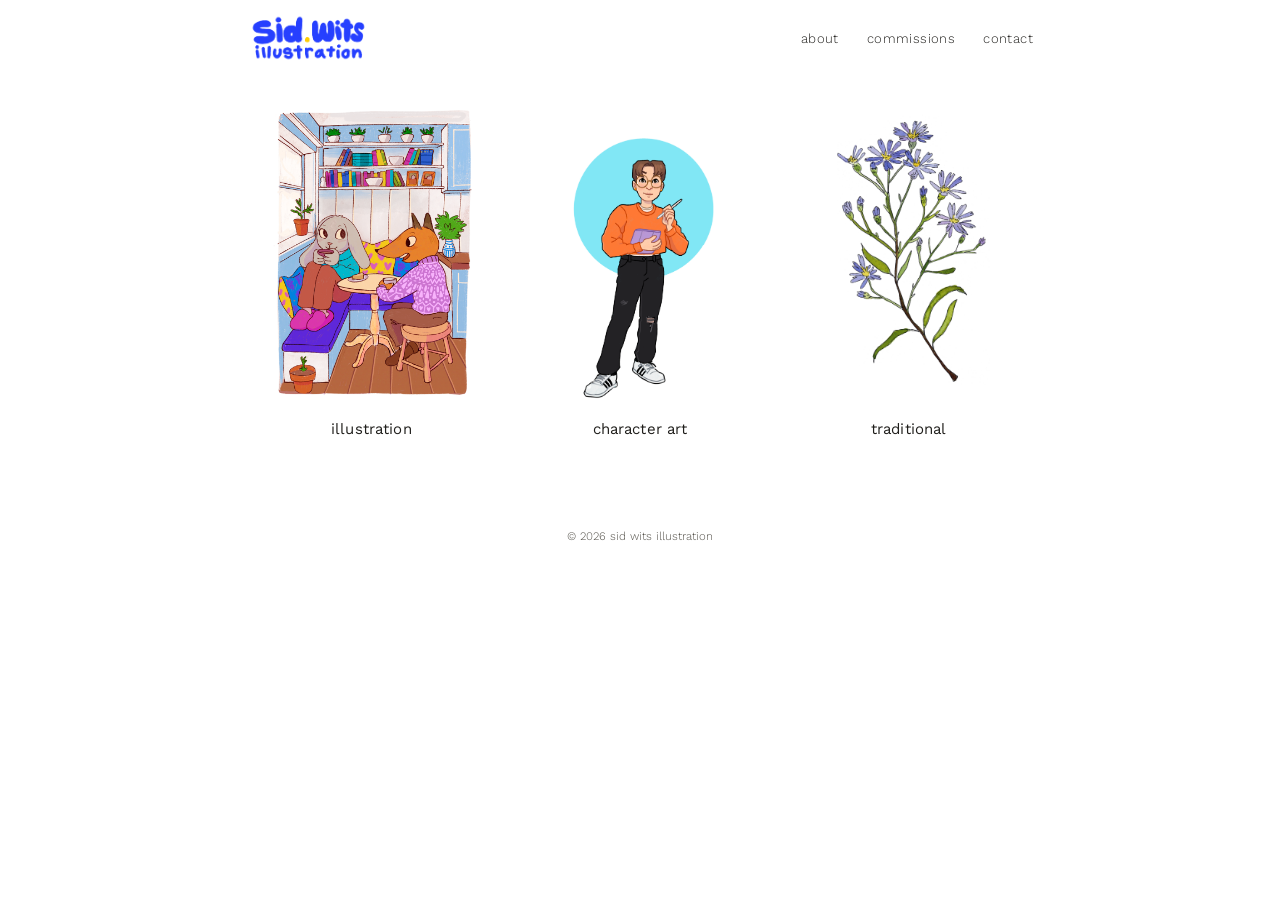
==== index.html @ 8514ed8e "Initial launch" ====
<!DOCTYPE html>
<html lang="en">
<head>
<meta charset="UTF-8">
<meta name="viewport" content="width=device-width, initial-scale=1.0">
<title>sid wits illustration</title>
<link rel="stylesheet" href="styles.css">
</head>
<body>

<header>
  <div class="wrap header-row">
    <a href="index.html" class="site-name">
      <img src="images/logo.png" alt="sid wits illustration">
    </a>
    <nav class="index-menu">
      <ul>
        <li><a href="about.html">about</a></li>
        <li><a href="commissions.html">commissions</a></li>
        <li><a href="contact.html">contact</a></li>
      </ul>
    </nav>
  </div>
</header>

<main class="wrap">

  <div class="cat-grid">

    <a class="cat-tile" href="galleries/illustration.html">
      <img src="images/illustration/illustration_01.png" alt="Illustration">
      <span class="cat-title">illustration</span>
    </a>

    <a class="cat-tile" href="galleries/character-art.html">
      <img src="images/character-art/character-art_01.png" alt="Character Art">
      <span class="cat-title">character art</span>
    </a>

    <a class="cat-tile" href="galleries/traditional.html">
      <img src="images/traditional/traditional_01.png" alt="Traditional">
      <span class="cat-title">traditional</span>
    </a>

  </div>

</main>

<footer>
  <div class="wrap">&copy; <span id="year"></span> sid wits illustration</div>
</footer>

<script src="script.js"></script>
</body>
</html>
---- styles.css ----
@import url('https://fonts.googleapis.com/css2?family=Gaegu:wght@400;700&family=Work+Sans:wght@300;400;500&display=swap');

:root{
  --paper: #ffffff;
  --ink: #201f1c;
  --ink-soft: #55524b;
  --accent: #3f5645;
  --line: #dedad0;
}

*{ box-sizing: border-box; margin:0; padding:0; }

html{ scroll-behavior: smooth; }

body{
  background: var(--paper);
  color: var(--ink);
  font-family: 'Work Sans', sans-serif;
  font-weight: 300;
  font-size: 15px;
  line-height: 1.6;
  -webkit-font-smoothing: antialiased;
}

a{ color: inherit; text-decoration: none; }

.wrap{
  max-width: 850px;
  margin: 0 auto;
  padding: 0 32px;
}

/* ---- Compact header: name left, index toggle right. Stays under 2in tall. ---- */
header{
  position: sticky;
  top: 0;
  z-index: 50;
  background: rgba(255,255,255,0.94);
  backdrop-filter: blur(6px);
}

.header-row{
  display: flex;
  justify-content: space-between;
  align-items: center;
  height: 76px;
  max-width: 850px;
  margin: 0 auto;
  padding: 0 32px;
}

.site-name img{
  height: 50px;
  width: auto;
  display: block;
}

.site-name{
  font-family: 'Gaegu', cursive;
  font-size: 0.95rem;
  letter-spacing: 0.02em;
  text-transform: lowercase;
}

.index-toggle{
  background: none;
  border: none;
  font-family: 'Work Sans', sans-serif;
  font-size: 0.78rem;
  letter-spacing: 0.08em;
  text-transform: lowercase;
  color: var(--ink);
  cursor: pointer;
  padding: 4px 0;
}

.index-toggle{ display: none; }

.index-menu{
  display: flex;
  align-items: center;
}

.index-menu ul{
  list-style: none;
  display: flex;
  gap: 28px;
  font-size: 0.82rem;
  letter-spacing: 0.03em;
}

.index-menu a:hover{ color: var(--accent); }

/* ---- Category grid (homepage) ---- */
.grid-intro{
  padding: 28px 0 8px;
}

.grid-intro p{
  font-size: 0.85rem;
  color: var(--ink-soft);
  max-width: 480px;
}

.cat-grid{
  display: grid;
  grid-template-columns: repeat(3, 1fr);
  gap: 20px;
  padding: 20px 0 64px;
  max-width: 850px;
}

.cat-tile{
  display: block;
}

.cat-tile .placeholder-img{
  width: 100%;
  aspect-ratio: 4 / 5;
  display: flex;
  align-items: center;
  justify-content: center;
  background: linear-gradient(135deg, #e9e5da, #d9d3c4);
  color: var(--ink-soft);
  font-size: 0.75rem;
  text-align: center;
  padding: 10px;
  border-radius: 2px;
  transition: opacity 0.2s ease;
}

.cat-tile img{
  width: 100%;
  aspect-ratio: 4 / 5;
  object-fit: cover;
  object-position: center;
  border-radius: 2px;
  display: block;
}

.cat-tile:hover .placeholder-img{ opacity: 0.8; }

.cat-title{
  display: block;
  margin-top: 10px;
font-family: 'Gaegu', cursive
  font-size: 0.9rem;
  font-weight: 400;
  letter-spacing: 0.01em;
  text-align: center;
}

/* ---- Generic page sections (about / commissions / contact) ---- */
.page-section{
  padding: 56px 0 80px;
}

.section-label{
  font-size: 0.75rem;
  letter-spacing: 0.1em;
  text-transform: uppercase;
  color: var(--accent);
  margin-bottom: 10px;
}

.section-title{
  font-family: 'Gaegu', cursive;
  font-weight: 700;
  font-size: 1.4rem;
  margin-bottom: 28px;
}

.about-layout{
  display: grid;
  grid-template-columns: 220px 1fr;
  gap: 48px;
  align-items: start;
}

.about-portrait img{
  width: 100%;
  max-width: 220px;
  height: auto;
  display: block;
  border-radius: 2px;
}

.about-copy p{ margin-bottom: 14px; color: var(--ink-soft); max-width: 560px; font-size: 0.9rem; }
.about-copy p:first-child{ color: var(--ink); font-size: 0.92rem; }

/* ---- Commissions price list ---- */
.comm-list-simple{
  display: flex;
  flex-direction: column;
  border-top: 1px solid var(--line);
  margin-bottom: 0;
}

.comm-row{
  display: flex;
  justify-content: space-between;
  align-items: baseline;
  gap: 32px;
  padding: 24px 0;
  border-bottom: 1px solid var(--line);
}

.comm-row-left{
  flex: 1;
}

.comm-name{
  font-family: 'Gaegu', cursive;
  font-size: 1.1rem;
  font-weight: 400;
  color: var(--ink);
  margin-bottom: 6px;
}

.comm-desc{
  font-size: 0.85rem;
  color: var(--ink-soft);
  max-width: 480px;
  line-height: 1.6;
}

.comm-examples{
  display: flex;
  gap: 10px;
  margin-top: 14px;
}

.comm-examples img{
  width: 120px;
  height: 120px;
  object-fit: contain;
  border-radius: 2px;
}

.comm-row-price{
  display: flex;
  flex-direction: column;
  align-items: flex-end;
  gap: 4px;
  white-space: nowrap;
  font-family: 'Gaegu', cursive;
  font-size: 1.1rem;
  color: var(--ink);
  flex-shrink: 0;
}

.comm-price-sub{
  font-family: 'Work Sans', sans-serif;
  font-size: 0.75rem;
  color: var(--ink-soft);
  font-weight: 300;
  margin-left: 3px;
}

.contact-block{
  display: flex;
  flex-direction: column;
  align-items: flex-start;
  gap: 16px;
  margin-bottom: 56px;
}

.contact-email{
  font-family: 'Gaegu', cursive;
  font-size: clamp(1.1rem, 2.2vw, 1.5rem);
  border-bottom: 1px solid var(--ink);
  padding-bottom: 3px;
  display: inline-block;
}

.contact-email:hover{ color: var(--accent); border-color: var(--accent); }

.contact-instagram{
  display: inline-flex;
  align-items: center;
  gap: 10px;
  font-family: 'Gaegu', cursive;
  font-size: clamp(1.1rem, 2.2vw, 1.5rem);
  border-bottom: 1px solid var(--ink);
  padding-bottom: 3px;
  width: fit-content;
}

.contact-instagram:hover{ color: var(--accent); border-color: var(--accent); }

.newsletter-block{
  padding-top: 40px;
  border-top: 1px solid var(--line);
  max-width: 480px;
}

.newsletter-form{ margin-top: 0; }

.newsletter-row{
  display: flex;
  gap: 10px;
}

.newsletter-row input{
  font-family: 'Work Sans', sans-serif;
  font-size: 0.9rem;
  font-weight: 300;
  color: var(--ink);
  background: var(--paper);
  border: 1px solid var(--line);
  border-radius: 2px;
  padding: 10px 12px;
  flex: 1;
  transition: border-color 0.15s;
}

.newsletter-row input:focus{
  outline: none;
  border-color: var(--accent);
}

.newsletter-row button{
  font-family: 'Work Sans', sans-serif;
  font-size: 0.85rem;
  letter-spacing: 0.04em;
  color: var(--paper);
  background: var(--ink);
  border: none;
  border-radius: 2px;
  padding: 10px 20px;
  cursor: pointer;
  white-space: nowrap;
  transition: background 0.15s;
}

.newsletter-row button:hover{ background: var(--accent); }

.social-list{
  list-style: none;
  display: flex;
  gap: 20px;
  font-size: 0.85rem;
}

/* ---- Gallery page (individual work category) ---- */
.gallery-back{
  font-size: 0.78rem;
  color: var(--ink-soft);
  display: inline-block;
  margin-bottom: 20px;
}

.gallery-back:hover{ color: var(--accent); }

.gallery-grid{
  display: grid;
  grid-template-columns: repeat(3, 1fr);
  gap: 16px;
  padding-bottom: 70px;
}

.gallery-grid figure{
  line-height: 0;
}

.gallery-grid img{
  width: 100%;
  height: auto;
  display: block;
  border-radius: 2px;
}

.gallery-grid .placeholder-img{
  width: 100%;
  min-height: 220px;
  display: flex;
  align-items: center;
  justify-content: center;
  background: linear-gradient(135deg, #e9e5da, #d9d3c4);
  color: var(--ink-soft);
  font-size: 0.75rem;
  text-align: center;
  padding: 10px;
  border-radius: 2px;
}

/* ---- Commissions status + list ---- */
.comm-status{
  display: inline-flex;
  align-items: center;
  gap: 8px;
  font-size: 0.8rem;
  letter-spacing: 0.05em;
  margin-bottom: 32px;
  padding: 6px 12px;
  border-radius: 20px;
  border: 1px solid var(--line);
  color: var(--ink-soft);
}

.comm-status--open{ color: var(--accent); border-color: var(--accent); }
.comm-status--closed{ color: #a05a2c; border-color: #a05a2c; }

.comm-sub{
  font-size: 0.78rem;
  color: var(--ink-soft);
  margin-bottom: 14px;
  letter-spacing: 0.02em;
}

.comm-list{
  list-style: none;
  font-size: 0.85rem;
  color: var(--ink-soft);
  display: flex;
  flex-direction: column;
  gap: 6px;
}

.comm-list li::before{
  content: "— ";
  color: var(--line);
}

/* ---- Commission form ---- */
.comm-form-wrap{
  margin-top: 56px;
  padding-top: 40px;
  border-top: 1px solid var(--line);
  max-width: 560px;
}

.comm-form-title{
  font-family: 'Gaegu', cursive;
  font-size: 1.2rem;
  font-weight: 400;
  margin-bottom: 8px;
}

.comm-form-note{
  font-size: 0.85rem;
  color: var(--ink-soft);
  margin-bottom: 28px;
}

.comm-form{
  display: flex;
  flex-direction: column;
  gap: 20px;
}

.form-row{
  display: flex;
  flex-direction: column;
  gap: 6px;
}

.form-row label{
  font-size: 0.78rem;
  letter-spacing: 0.06em;
  text-transform: uppercase;
  color: var(--ink-soft);
}

.form-row input,
.form-row select,
.form-row textarea{
  font-family: 'Work Sans', sans-serif;
  font-size: 0.9rem;
  font-weight: 300;
  color: var(--ink);
  background: var(--paper);
  border: 1px solid var(--line);
  border-radius: 2px;
  padding: 10px 12px;
  width: 100%;
  transition: border-color 0.15s;
}

.form-row input:focus,
.form-row select:focus,
.form-row textarea:focus{
  outline: none;
  border-color: var(--accent);
}

.form-row textarea{ resize: vertical; }

.form-submit{
  align-self: flex-start;
  font-family: 'Work Sans', sans-serif;
  font-size: 0.85rem;
  letter-spacing: 0.04em;
  color: var(--paper);
  background: var(--ink);
  border: none;
  border-radius: 2px;
  padding: 10px 24px;
  cursor: pointer;
  transition: background 0.15s;
}

.form-submit:hover{ background: var(--accent); }

/* ---- Lightbox ---- */
.lightbox{
  display: none;
  position: fixed;
  inset: 0;
  background: rgba(0,0,0,0.88);
  z-index: 100;
  align-items: center;
  justify-content: center;
}

.lightbox.open{ display: flex; }

.lightbox-img{
  max-width: 90vw;
  max-height: 88vh;
  object-fit: contain;
  border-radius: 2px;
  display: block;
}

.lightbox-prev,
.lightbox-next{
  position: absolute;
  top: 50%;
  transform: translateY(-50%);
  background: none;
  border: none;
  color: #fff;
  font-size: 2rem;
  cursor: pointer;
  padding: 16px;
  opacity: 0.6;
  transition: opacity 0.15s;
}

.lightbox-prev:hover,
.lightbox-next:hover{ opacity: 1; }

.lightbox-prev{ left: 12px; }
.lightbox-next{ right: 12px; }

footer{
  padding: 22px 0;
  font-size: 0.72rem;
  color: var(--ink-soft);
  text-align: center;
}

:focus-visible{ outline: 2px solid var(--accent); outline-offset: 2px; }

@media (max-width: 720px){
  .cat-grid{ grid-template-columns: repeat(2, 1fr); }
  .cat-tile .placeholder-img{ width: 100%; height: auto; aspect-ratio: 1/1; }
  .about-layout{ grid-template-columns: 1fr; }
  .about-portrait{ max-width: 200px; }
  .comm-row{ flex-direction: column; gap: 12px; }
  .comm-row-price{ align-items: flex-start; }
  .gallery-grid{ grid-template-columns: repeat(2, 1fr); }
  .index-menu ul{ flex-direction: column; gap: 0; }
  .index-menu ul li{ padding: 10px 0; border-top: 1px solid var(--line); }
  .index-menu ul li:first-child{ border-top: none; }
}

@media (prefers-reduced-motion: reduce){
  *{ transition: none !important; scroll-behavior: auto !important; }
}
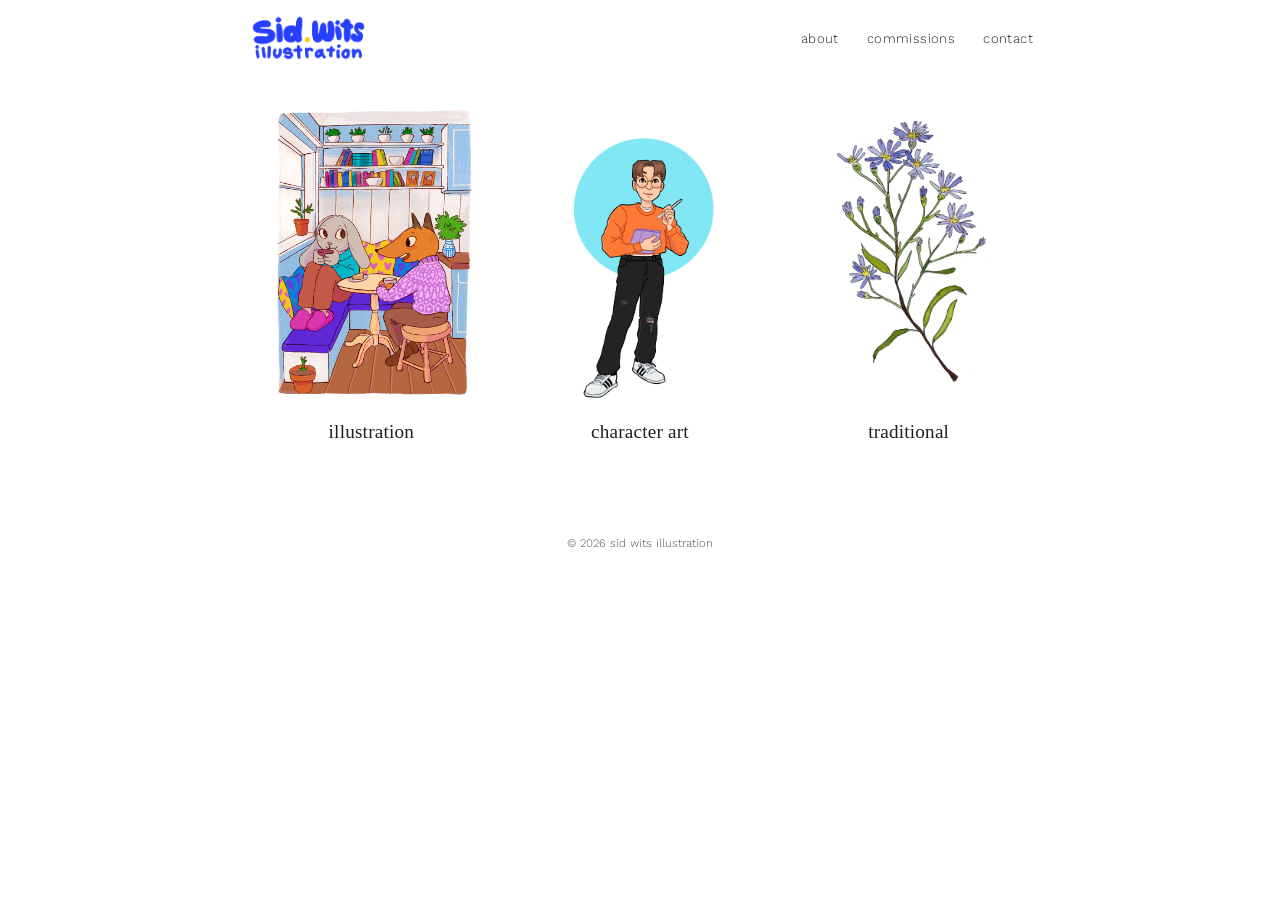
==== commit 52e7e9ef: "Updated contact" ====
--- a/index.html
+++ b/index.html
@@ -13,7 +13,8 @@
     <a href="index.html" class="site-name">
       <img src="images/logo.png" alt="sid wits illustration">
     </a>
-    <nav class="index-menu">
+    <button class="nav-hamburger" id="navHamburger" aria-label="Menu" aria-expanded="false"><span></span><span></span><span></span></button>
+    <nav class="index-menu" id="navMenu">
       <ul>
         <li><a href="about.html">about</a></li>
         <li><a href="commissions.html">commissions</a></li>
--- a/styles.css
+++ b/styles.css
@@ -76,6 +76,8 @@
 
 .index-toggle{ display: none; }
 
+.nav-hamburger{ display: none; }
+
 .index-menu{
   display: flex;
   align-items: center;
@@ -143,8 +145,8 @@
 .cat-title{
   display: block;
   margin-top: 10px;
-font-family: 'Gaegu', cursive
-  font-size: 0.9rem;
+  font-family: 'Gaegu', cursive;
+  font-size: 1.2rem;
   font-weight: 400;
   letter-spacing: 0.01em;
   text-align: center;
@@ -561,9 +563,52 @@
   .comm-row{ flex-direction: column; gap: 12px; }
   .comm-row-price{ align-items: flex-start; }
   .gallery-grid{ grid-template-columns: repeat(2, 1fr); }
-  .index-menu ul{ flex-direction: column; gap: 0; }
-  .index-menu ul li{ padding: 10px 0; border-top: 1px solid var(--line); }
-  .index-menu ul li:first-child{ border-top: none; }
+
+  .nav-hamburger{
+    display: flex;
+    flex-direction: column;
+    gap: 5px;
+    background: none;
+    border: none;
+    cursor: pointer;
+    padding: 4px;
+  }
+
+  .nav-hamburger span{
+    display: block;
+    width: 22px;
+    height: 1.5px;
+    background: var(--ink);
+    transition: opacity 0.15s;
+  }
+
+  .nav-hamburger:hover span{ opacity: 0.5; }
+
+  .index-menu{
+    display: none;
+    position: absolute;
+    top: 76px;
+    right: 0;
+    left: 0;
+    background: var(--paper);
+    border-bottom: 1px solid var(--line);
+    z-index: 49;
+  }
+
+  .index-menu.open{ display: block; }
+
+  .index-menu ul{
+    flex-direction: column;
+    gap: 0;
+    padding: 0 32px;
+  }
+
+  .index-menu ul li{
+    padding: 14px 0;
+    border-bottom: 1px solid var(--line);
+  }
+
+  .index-menu ul li:last-child{ border-bottom: none; }
 }
 
 @media (prefers-reduced-motion: reduce){
